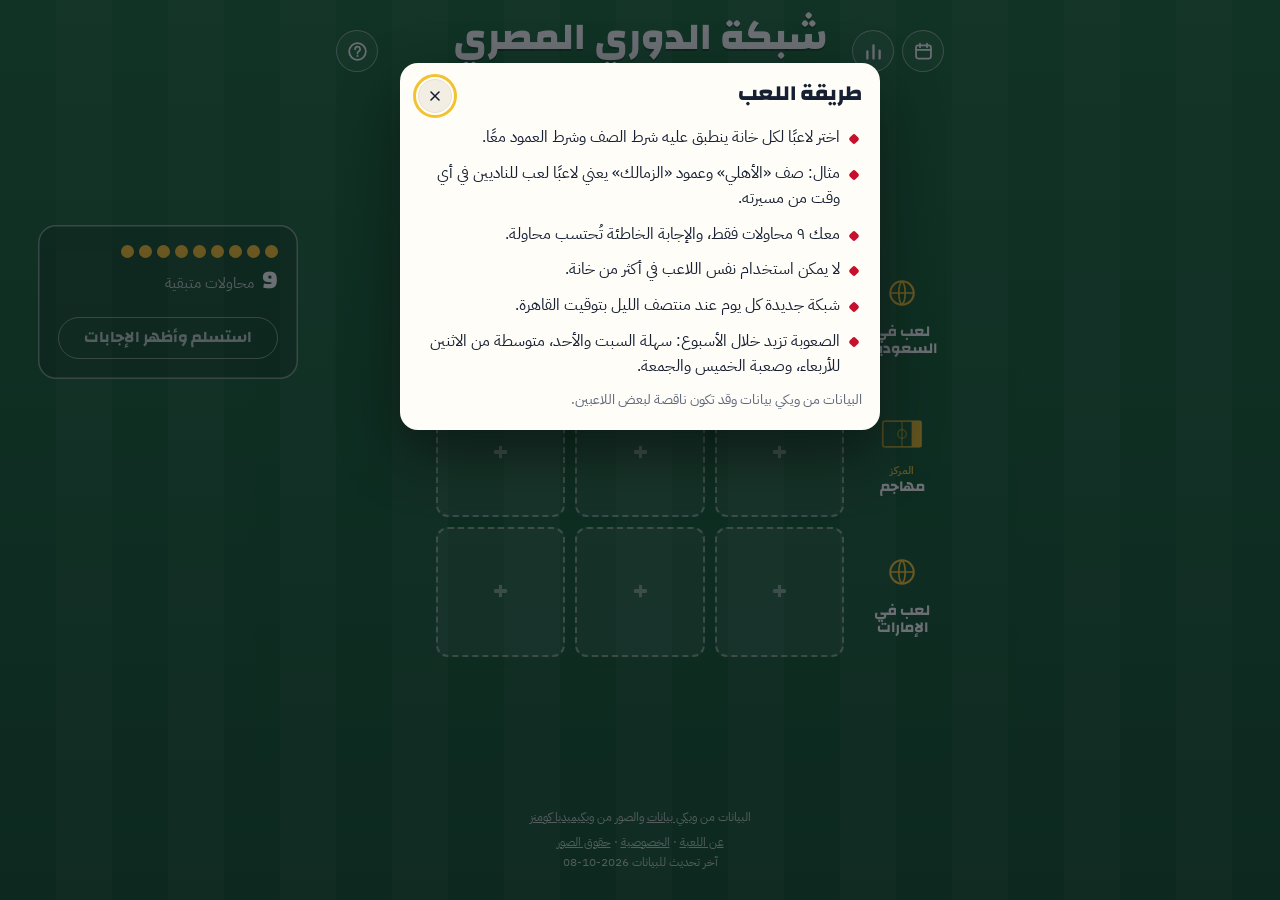
==== index.html @ 88c950fb "Add files via upload" ====
<!doctype html>
<html lang="ar" dir="rtl">
<head>
<meta charset="utf-8">
<meta name="viewport" content="width=device-width, initial-scale=1, viewport-fit=cover">
<!-- the design has its own colours: stop browsers' automatic dark mode (and the Dark Reader extension) from recolouring it -->
<meta name="color-scheme" content="only light">
<meta name="darkreader-lock">
<title>شبكة الدوري المصري</title>
<meta name="description" content="لعبة يومية: املأ الشبكة بلاعبين لعبوا في الدوري المصري">
<!-- link previews (WhatsApp, Facebook, X): change SITE address here when the domain changes -->
<meta property="og:type" content="website">
<meta property="og:site_name" content="شبكة الدوري">
<meta property="og:locale" content="ar_EG">
<meta property="og:title" content="شبكة الدوري: الدوري المصري والدوري الإنجليزي">
<meta property="og:description" content="اختبر معلوماتك الكروية في تحد جديد كل يوم، للدوري المصري والدوري الإنجليزي.">
<meta property="og:url" content="https://islam-salem.github.io/dawri-grid/">
<meta property="og:image" content="https://islam-salem.github.io/dawri-grid/icons/og-site.png">
<meta property="og:image:width" content="1200">
<meta property="og:image:height" content="630">
<meta name="twitter:card" content="summary_large_image">
<link rel="manifest" href="manifest.webmanifest">
<link rel="icon" href="icons/icon-192.png">
<link rel="apple-touch-icon" href="icons/apple-touch-icon.png">
<meta name="theme-color" content="#1F6B3A">
<link rel="preconnect" href="https://fonts.googleapis.com">
<link rel="preconnect" href="https://fonts.gstatic.com" crossorigin>
<link href="https://fonts.googleapis.com/css2?family=Changa:wght@500;600;700;800&family=IBM+Plex+Sans+Arabic:wght@400;500;600;700&display=swap" rel="stylesheet">
<link rel="stylesheet" href="style.css?v=20">
</head>
<body>
<div id="app"></div>
<script>window.GAME = { lang: "ar", root: "", data: "data/", key: "egrid", league: "egypt", title: "شبكة الدوري المصري" };</script>
<script src="app.js?v=20"></script>
</body>
</html>
---- style.css ----
/*
 * Sticker-album look: the page is a printed album spread, empty squares are
 * sticker slots, correct answers are player stickers stuck in at a slight angle.
 * One set of rules; each league only swaps the colour tokens.
 */

/* ---------------------------------------------------------------- tokens */
/* Both leagues share the pitch; only the sticker name strip changes colour. */
:root,
body[data-league] {
  --page: #1F6B3A;        /* grass */
  --page-deep: #16532C;
  --stripe: rgba(255, 255, 255, .035);  /* mowing stripes */
  --ink: #F5F7F2;         /* text on the pitch */
  --ink-soft: rgba(245, 247, 242, .75);
  --accent: #F2C230;      /* yellow: buttons, rarity, pips */
  --accent-ink: #1E1600;
  --strip: #C8102E;       /* sticker name strip: Egyptian red */
  --strip-ink: #FFFFFF;
  --slot-line: rgba(245, 247, 242, .45);
  --slot-fill: rgba(255, 255, 255, .07);
  --card: #FFFDF8;        /* sticker paper and dialogs */
  --card-ink: #172033;
  --card-soft: #5D667A;
  --card-line: #E6E1D6;
  --card-hover: #F3EEE3;

  --display: "Changa", "IBM Plex Sans Arabic", system-ui, sans-serif;
  --text: "IBM Plex Sans Arabic", "Changa", system-ui, sans-serif;
  --radius: 12px;
}

body[data-league="epl"] {
  --strip: #1B2A4A;       /* navy name strip */
}

/* ---------------------------------------------------------------- base */
* { box-sizing: border-box; }
html { -webkit-text-size-adjust: 100%; color-scheme: only light; }
body {
  margin: 0;
  min-height: 100vh;
  font-family: var(--text);
  font-size: 16px;
  line-height: 1.5;
  color: var(--ink);
  background-color: var(--page);
  background-image:
    repeating-linear-gradient(90deg, transparent 0 56px, var(--stripe) 56px 112px),
    linear-gradient(180deg, var(--page) 0%, var(--page-deep) 100%);
}
button, input { font: inherit; color: inherit; }
button { cursor: pointer; }
a { color: inherit; }
:focus-visible { outline: 3px solid var(--accent); outline-offset: 2px; }
[hidden] { display: none !important; }
svg { display: block; }

#app { display: flex; flex-direction: column; min-height: 100vh; }

/* ---------------------------------------------------------------- masthead */
.masthead {
  width: 100%;
  max-width: 640px;
  margin: 0 auto;
  padding: 14px 16px 4px;
}
.mast-row {
  direction: ltr;           /* identical on the Arabic and English pages */
  display: grid;
  /* equal sides keep the title exactly centred (room for two icon buttons each side) */
  grid-template-columns: minmax(92px, 1fr) minmax(0, auto) minmax(92px, 1fr);
  align-items: center;
  gap: 12px;
}
.mast-row > .icon-btn { justify-self: start; }
.title { text-align: center; min-width: 0; direction: inherit; }
html[dir="rtl"] .title { direction: rtl; }
.title h1 {
  margin: 0;
  font-family: var(--display);
  font-weight: 800;
  font-size: clamp(1.32rem, 5.2vw, 2.4rem);
  line-height: 1.35;        /* room for Arabic dots and tall letters: overflow below would clip them */
  padding: .08em .1em;
  margin: -.12em 0 -.1em;   /* keeps the masthead the same height as before */
  white-space: nowrap;      /* one line on every page, so both pages line up */
  overflow: hidden;
  text-overflow: ellipsis;
  letter-spacing: 0;
  text-shadow: 0 2px 0 rgba(0, 0, 0, .25);
}
.edition {
  margin: 4px 0 0;
  font-size: .86rem;
  color: var(--ink-soft);
}
.mast-actions { display: flex; gap: 8px; justify-self: end; }

.icon-btn {
  width: 42px; height: 42px;
  display: grid; place-items: center;
  border-radius: 50%;
  border: 1.5px solid var(--slot-line);
  background: rgba(255, 255, 255, .06);
  color: var(--ink);
  padding: 0;
}
.icon-btn svg { width: 21px; height: 21px; }
.icon-btn:hover { background: rgba(255, 255, 255, .14); }
.icon-btn.small {
  width: 34px; height: 34px;
  border-color: var(--card-line);
  background: var(--card-hover);
  color: var(--card-ink);
  flex: none;
}
.icon-btn.small svg { width: 16px; height: 16px; }

.leagues {
  direction: ltr;           /* buttons stay in the same order and place on both pages */
  display: flex;
  justify-content: center;
  gap: 6px;
  margin: 12px 0 0;
}
.leagues a {
  text-decoration: none;
  font-family: var(--display);
  font-weight: 600;
  font-size: .92rem;
  padding: 5px 16px 6px;
  border-radius: 999px;
  border: 1.5px solid var(--slot-line);
  color: var(--ink-soft);
}
.leagues a:hover { color: var(--ink); }
.leagues a.on {
  background: var(--ink);
  border-color: var(--ink);
  color: var(--page-deep);
}

/* ---------------------------------------------------------------- board */
.board {
  flex: 1;
  width: 100%;
  max-width: 1040px;
  margin: 0 auto;
  padding: 18px 12px 12px;
  display: grid;
  gap: 18px;
  align-content: start;
}
.status {
  margin: 60px auto;
  max-width: 34ch;
  text-align: center;
  font-size: 1.05rem;
}

/* ---------------------------------------------------------------- grid */
.album { width: 100%; max-width: 480px; margin: 0 auto; }
.grid {
  display: grid;
  grid-template-columns: minmax(76px, .85fr) repeat(3, minmax(0, 1fr));
  gap: 8px;
}
.corner { min-height: 0; }
.spacer { display: none; }

.hdr {
  display: flex;
  align-items: center;
  gap: 6px;
  min-width: 0;
  color: var(--ink);
}
.hdr.col {
  flex-direction: column;
  justify-content: flex-start;   /* every badge starts on the same line */
  text-align: center;
  padding: 0 2px 6px;
}
.hdr.row {
  flex-direction: column;
  justify-content: center;
  text-align: center;
  padding: 0 2px;
}
.hdr-text { display: flex; flex-direction: column; min-width: 0; }
.hdr-label {
  font-family: var(--display);
  font-weight: 700;
  font-size: .9rem;
  line-height: 1.15;
  overflow-wrap: break-word;
  hyphens: auto;
  display: -webkit-box;
  -webkit-line-clamp: 3;
  -webkit-box-orient: vertical;
  overflow: hidden;
}
.tag {
  font-size: .68rem;
  font-weight: 600;
  color: var(--accent);
  line-height: 1.3;
}

/* badges in headers and dialogs */
.badge {
  flex: none;
  display: grid;
  place-items: center;
  position: relative;
}
.hdr > .badge {
  width: 48px;
  height: 48px;            /* same box for shield, flag and icon */
}
.hdr > .badge.crest { width: 40px; height: 44px; margin: 2px 4px; }
.hdr > .badge.icon { width: 48px; height: 48px; }
.hdr > .badge.logo { width: 46px; height: 46px; margin: 1px; }
.badge.crest {
  width: 40px; height: 44px;
  border-radius: 6px 6px 20px 20px;          /* shield */
  background: var(--c1);
  border: 3.5px solid var(--c2);
  box-shadow: 0 0 0 2px rgba(255, 255, 255, .85), 0 3px 0 rgba(0, 0, 0, .25);
}
.badge.crest > span {
  font-family: var(--display);
  font-weight: 800;
  font-size: .95rem;
  line-height: 1;
  color: var(--mono, #fff);
  letter-spacing: .02em;
}
.badge.crest .corner {
  position: absolute;
  inset-block-end: -4px;
  inset-inline-end: -8px;
  width: 20px; height: 14px;
  object-fit: cover;
  border-radius: 2px;
  box-shadow: 0 0 0 1.5px #fff;
}
.badge.logo { width: 44px; height: 44px; }
.badge.logo .club-logo {
  width: 100%; height: 100%;
  object-fit: contain;
  filter: drop-shadow(0 2px 2px rgba(0, 0, 0, .35));
}
.badge.logo .corner {
  position: absolute;
  inset-block-end: -2px;
  inset-inline-end: -6px;
  width: 20px; height: 14px;
  object-fit: cover;
  border-radius: 2px;
  box-shadow: 0 0 0 1.5px #fff;
}
.pair .badge.logo { width: 32px; height: 32px; }
.badge.flagbox .flag {
  display: block;
  width: 44px; height: 30px;
  object-fit: cover;
  border-radius: 4px;
  box-shadow: 0 0 0 2px rgba(255, 255, 255, .85), 0 3px 0 rgba(0, 0, 0, .25);
  background: rgba(255, 255, 255, .2);
}
.badge.icon { width: 44px; height: 32px; color: var(--accent); }
.badge.icon svg { width: 44px; height: 32px; }

/* empty slot */
.slot {
  aspect-ratio: 3 / 4;
  border-radius: var(--radius);
  border: 2px dashed var(--slot-line);
  background: var(--slot-fill);
  display: grid;
  place-items: center;
  padding: 0;
  transition: background .15s ease, border-color .15s ease;
}
.slot:hover { background: rgba(255, 255, 255, .11); border-color: var(--ink-soft); }
.slot-mark {
  font-family: var(--display);
  font-size: 2rem;
  font-weight: 500;
  color: var(--slot-line);
  line-height: 1;
}
.slot.over { cursor: pointer; }
.slot.shake { animation: shake .4s ease; background: rgba(255, 90, 70, .22); }

/* sticker */
.sticker {
  aspect-ratio: 3 / 4;
  position: relative;
  padding: 5px 5px 0;
  border: 0;
  border-radius: var(--radius);
  background: var(--card);
  color: var(--card-ink);
  display: flex;
  flex-direction: column;
  transform: rotate(var(--tilt, 0deg));
  box-shadow: 0 1px 0 rgba(0, 0, 0, .08), 0 6px 14px rgba(0, 0, 0, .28);
  overflow: hidden;
  cursor: default;
}
.sticker[aria-disabled="true"] { cursor: default; }
.sticker:not([aria-disabled]) { cursor: pointer; }
.sticker-photo {
  flex: 1;
  min-height: 0;
  border-radius: 8px;
  overflow: hidden;
  background: #DDE3EA;
  display: grid;
}
.sticker-photo .ph {
  width: 100%; height: 100%;
  object-fit: cover;
  object-position: center 18%;
}
.sticker-photo .ph.ini {
  display: grid;
  place-items: center;
  font-family: var(--display);
  font-weight: 800;
  font-size: 2.6rem;
  color: #9AA7B8;
}
.sticker-name {
  margin: 5px -5px 0;
  padding: 4px 6px 5px;
  background: var(--strip);
  color: var(--strip-ink);
  font-family: var(--display);
  font-weight: 700;
  font-size: .8rem;
  line-height: 1.15;
  text-align: center;
  overflow-wrap: break-word;
  display: -webkit-box;
  -webkit-line-clamp: 2;
  -webkit-box-orient: vertical;
  overflow: hidden;
  min-height: 2.1em;
}
.sticker-rar {
  position: absolute;
  top: 9px;
  inset-inline-start: 9px;
  min-width: 26px;
  padding: 1px 6px;
  border-radius: 999px;
  background: var(--accent);
  color: var(--accent-ink);
  font-family: var(--display);
  font-weight: 800;
  font-size: .78rem;
  text-align: center;
  box-shadow: 0 1px 3px rgba(0, 0, 0, .3);
}
/* revealed answer after the game ends: flat, faded, clearly not the player's own */
.sticker.revealed {
  transform: none;
  background: rgba(255, 255, 255, .55);
  box-shadow: none;
  outline: 2px dashed var(--slot-line);
  outline-offset: -2px;
  cursor: pointer;
}
.sticker.revealed .sticker-photo { opacity: .75; filter: grayscale(.85); }
.sticker.revealed .sticker-name { background: #5B6675; color: #fff; }
.sticker-tag {
  position: absolute;
  top: 9px;
  inset-inline-start: 9px;
  padding: 1px 7px;
  border-radius: 999px;
  background: rgba(20, 30, 40, .78);
  color: #fff;
  font-family: var(--display);
  font-weight: 700;
  font-size: .68rem;
  line-height: 1.5;
  white-space: nowrap;
}
.tag-top, .tag-mine { font-weight: 700; }
.tag-top { color: #8A6A00; }
.tag-mine { color: var(--page); }
.sticker.placed { animation: stick .45s cubic-bezier(.2, .9, .3, 1.25); }

@keyframes stick {
  0% { transform: rotate(calc(var(--tilt) * 4)) scale(1.18); box-shadow: 0 22px 30px rgba(0, 0, 0, .35); }
  100% { transform: rotate(var(--tilt)) scale(1); }
}
@keyframes shake {
  20% { transform: translateX(-5px); } 40% { transform: translateX(5px); }
  60% { transform: translateX(-3px); } 80% { transform: translateX(3px); }
}

/* ---------------------------------------------------------------- panel */
.panel {
  width: 100%;
  max-width: 480px;
  margin: 0 auto;
  display: grid;
  grid-template-columns: 1fr 1fr;
  gap: 12px 18px;
  align-items: center;
}
.meter { min-width: 0; }
.pips { display: flex; gap: 5px; flex-wrap: wrap; margin-bottom: 4px; }
.pip {
  width: 13px; height: 13px;
  border-radius: 50%;
  border: 2px solid var(--slot-line);
}
.pip.left { background: var(--accent); border-color: var(--accent); }
.meter-text, .rarity { margin: 0; color: var(--ink-soft); font-size: .92rem; }
.meter-text b, .rarity b {
  font-family: var(--display);
  font-weight: 800;
  font-size: 1.6rem;
  color: var(--ink);
  margin-inline-end: 4px;
}
.rarity { text-align: end; }
.actions { grid-column: 1 / -1; display: flex; flex-wrap: wrap; gap: 10px; justify-content: center; }
.next {
  grid-column: 1 / -1;
  margin: 0;
  text-align: center;
  color: var(--ink-soft);
  font-size: .92rem;
}
.next b { font-family: var(--display); font-weight: 700; color: var(--ink); font-size: 1.1rem; letter-spacing: .02em; }

.btn {
  border: 0;
  border-radius: 999px;
  padding: 10px 22px 11px;
  font-family: var(--display);
  font-weight: 700;
  font-size: 1rem;
  line-height: 1.2;
}
.btn.primary { background: var(--accent); color: var(--accent-ink); box-shadow: 0 3px 0 rgba(0, 0, 0, .25); }
.btn.primary:active { transform: translateY(2px); box-shadow: 0 1px 0 rgba(0, 0, 0, .25); }
.btn.quiet { background: transparent; color: var(--ink-soft); border: 1.5px solid var(--slot-line); }
.btn.quiet:hover { color: var(--ink); border-color: var(--ink-soft); }
.btn.wide { width: 100%; }
.share-row { display: grid; grid-template-columns: 1fr 1fr; gap: 8px; }
.btn.whatsapp {
  display: inline-flex; align-items: center; justify-content: center; gap: 6px;
  background: #25D366; color: #0B3D20; text-decoration: none;
  box-shadow: 0 3px 0 rgba(0, 0, 0, .25);
}
.btn.whatsapp svg { width: 20px; height: 20px; flex: none; }
.btn.whatsapp:active { transform: translateY(2px); box-shadow: 0 1px 0 rgba(0, 0, 0, .25); }
.foot a { color: inherit; }
.foot-links { margin-top: 6px !important; }

/* ---------------------------------------------------------------- footer */
.foot {
  text-align: center;
  font-size: .78rem;
  color: var(--ink-soft);
  padding: 18px 16px 26px;
}
.foot p { margin: 2px 0; }

/* ---------------------------------------------------------------- dialogs */
.modal {
  position: fixed;
  inset: 0;
  z-index: 10;
  background: rgba(8, 12, 24, .58);
  display: flex;
  align-items: flex-start;
  justify-content: center;
  padding: 7vh 14px 14px;
  animation: fade .15s ease;
}
.sheet {
  width: 100%;
  max-width: 480px;
  max-height: 86vh;
  overflow: auto;
  overscroll-behavior: contain;
  background: var(--card);
  color: var(--card-ink);
  border-radius: 18px;
  padding: 16px 18px 20px;
  box-shadow: 0 24px 60px rgba(0, 0, 0, .45);
}
.sheet-head {
  display: flex;
  align-items: flex-start;
  justify-content: space-between;
  gap: 12px;
  margin-bottom: 12px;
}
.sheet h2 {
  margin: 2px 0 0;
  font-family: var(--display);
  font-weight: 800;
  font-size: 1.35rem;
  line-height: 1.2;
}
.sheet h2 .pair { font-size: 1rem; }
.hint.first { margin-top: 0; }
.sheet h3 {
  margin: 0 0 10px;
  font-family: var(--display);
  font-weight: 700;
  font-size: 1.05rem;
}
.hint { margin: 10px 0 0; font-size: .86rem; color: var(--card-soft); }

/* row × column pair shown in search and answers */
.pair {
  display: flex;
  align-items: center;
  flex-wrap: wrap;
  gap: 8px 10px;
  font-family: var(--display);
  font-weight: 700;
  font-size: 1rem;
  line-height: 1.2;
}
.pair-item { display: inline-flex; align-items: center; gap: 8px; }
.pair-x { color: var(--card-soft); font-weight: 500; }
.pair .badge.crest { width: 30px; height: 33px; box-shadow: 0 0 0 1.5px var(--card-line); }
.pair .badge.crest > span { font-size: .78rem; }
.pair .badge.flagbox .flag { width: 34px; height: 23px; box-shadow: 0 0 0 1.5px var(--card-line); }
.pair .badge.icon, .pair .badge.icon svg { width: 34px; height: 25px; color: var(--strip); }
.pair .badge.crest .corner { width: 16px; height: 11px; }

#search-input {
  width: 100%;
  font-size: 1.05rem;
  padding: 12px 14px;
  border-radius: 12px;
  border: 2px solid var(--card-line);
  background: #fff;
  color: var(--card-ink);
}
#search-input:focus { outline: none; border-color: var(--strip); }

.results, .archive, .help { list-style: none; margin: 10px 0 0; padding: 0; }
.results li + li, .archive li + li { border-top: 1px solid var(--card-line); }
.results button, .answers li {
  width: 100%;
  display: flex;
  align-items: center;
  gap: 12px;
  padding: 9px 8px;
  background: none;
  border: 0;
  border-radius: 10px;
  text-align: start;
  color: var(--card-ink);
}
.results button:hover:not(:disabled), .results button.active { background: var(--card-hover); }
.results button.active { box-shadow: inset 0 0 0 2px var(--strip); }
.results button:disabled { opacity: .45; cursor: not-allowed; }
.results .ph, .answers .ph {
  width: 40px; height: 40px;
  flex: none;
  border-radius: 50%;
  object-fit: cover;
  object-position: center 18%;
  background: #DDE3EA;
}
.results .ph.ini, .answers .ph.ini {
  display: grid;
  place-items: center;
  font-family: var(--display);
  font-weight: 700;
  color: #7C8899;
}
.who { display: flex; flex-direction: column; min-width: 0; flex: 1; }
.who-name { font-weight: 600; font-size: 1rem; line-height: 1.3; }
.who-sub { font-size: .8rem; color: var(--card-soft); }
.who-sub:empty { display: none; }
.who-rar {
  font-family: var(--display);
  font-weight: 700;
  font-size: .85rem;
  color: var(--card-soft);
  min-width: 2.2em;
  text-align: end;
}
.answers li.mine { background: #EAF4EC; box-shadow: inset 0 0 0 2px #2E8B57; }
.results .none { padding: 14px 8px; color: var(--card-soft); font-size: .92rem; }

.help li {
  position: relative;
  padding-inline-start: 22px;
  margin: 0 0 10px;
  line-height: 1.6;
}
.help li::before {
  content: "";
  position: absolute;
  inset-inline-start: 4px;
  top: .62em;
  width: 8px; height: 8px;
  border-radius: 2px;
  background: var(--strip);
  transform: rotate(45deg);
}

.archive a {
  display: grid;
  grid-template-columns: 3.2em 1fr auto;
  gap: 10px;
  align-items: center;
  padding: 11px 8px;
  border-radius: 10px;
  text-decoration: none;
}
.archive a:hover { background: var(--card-hover); }
.archive a.current { font-weight: 700; }
.arc-n { font-family: var(--display); font-weight: 700; color: var(--card-soft); }
.arc-m { font-family: var(--display); font-weight: 700; color: var(--strip); }

/* stats */
.today { padding-bottom: 16px; margin-bottom: 14px; border-bottom: 1px solid var(--card-line); }
.today-row { display: flex; align-items: center; gap: 18px; margin-bottom: 14px; }
.mini-grid {
  display: grid;
  grid-template-columns: repeat(3, 34px);
  gap: 4px;
  flex: none;
}
.mini-cell {
  width: 34px; height: 34px;
  border-radius: 6px;
  border: 1.5px dashed #C8C2B5;
  overflow: hidden;
  display: grid;
}
.mini-cell.hit { border: 0; background: var(--strip); }
.mini-ph { width: 100%; height: 100%; object-fit: cover; object-position: center 18%; }
.mini-ph.ini {
  display: grid; place-items: center;
  color: #fff; font-family: var(--display); font-weight: 700; font-size: .9rem;
}
.today-score p { margin: 0; color: var(--card-soft); }
.today-score .big {
  font-family: var(--display);
  font-weight: 800;
  font-size: 2rem;
  line-height: 1.1;
  color: var(--card-ink);
}
.stat-row { display: grid; grid-template-columns: repeat(4, 1fr); gap: 8px; text-align: center; }
.stat b {
  display: block;
  font-family: var(--display);
  font-weight: 800;
  font-size: 1.7rem;
  line-height: 1.1;
}
.stat span { font-size: .76rem; color: var(--card-soft); line-height: 1.25; display: block; }
.sheet .next { margin-top: 16px; color: var(--card-soft); }
.sheet .next b { color: var(--card-ink); }

.toast {
  position: fixed;
  bottom: max(24px, env(safe-area-inset-bottom));
  left: 50%;
  transform: translateX(-50%);
  z-index: 20;
  background: var(--card-ink);
  color: #fff;
  padding: 9px 20px;
  border-radius: 999px;
  font-weight: 600;
  font-size: .95rem;
  box-shadow: 0 8px 20px rgba(0, 0, 0, .3);
}

@keyframes fade { from { opacity: 0; } to { opacity: 1; } }

/* ---------------------------------------------------------------- phones */
@media (max-width: 600px) {
  .masthead { padding: 10px 12px 0; }
  .mast-row { gap: 6px; grid-template-columns: 74px minmax(0, 1fr) 74px; }
  .icon-btn { width: 34px; height: 34px; }
  .icon-btn svg { width: 18px; height: 18px; }
  .mast-actions { gap: 6px; }
  .edition { font-size: .78rem; }
  /* one line on every page, so the league buttons sit at the same height */
  .title h1 { font-size: min(1.32rem, 4.9vw); white-space: nowrap; overflow: hidden; text-overflow: ellipsis; }
  .board { padding: 12px 14px 8px; gap: 14px; }
  .slot, .sticker { aspect-ratio: 1 / 1; }
  .sticker-photo .ph.ini { font-size: 2rem; }
  .grid { gap: 6px; grid-template-columns: minmax(66px, .8fr) repeat(3, minmax(0, 1fr)); }
  .hdr-label { font-size: .78rem; }
  .badge.crest { width: 34px; height: 37px; }
  .hdr > .badge { width: 40px; height: 40px; }
  .hdr > .badge.crest { width: 34px; height: 37px; margin: 1px 3px; }
  .hdr > .badge.icon { width: 40px; height: 40px; }
  .hdr > .badge.logo { width: 38px; height: 38px; margin: 1px; }
  .badge.crest > span { font-size: .82rem; }
  .badge.flagbox .flag { width: 38px; height: 26px; }
  .badge.icon, .badge.icon svg { width: 38px; height: 28px; }
  .sticker-name { font-size: .7rem; }
  .sticker-rar { top: 7px; inset-inline-start: 7px; font-size: .7rem; min-width: 22px; }

  /* search opens as a sheet from the bottom, above the keyboard */
  .search-modal { align-items: flex-end; padding: 0; }
  .search-modal .sheet {
    max-width: none;
    max-height: 82vh;
    border-radius: 18px 18px 0 0;
    padding-bottom: max(18px, env(safe-area-inset-bottom));
    animation: rise .2s ease;
  }
  @keyframes rise { from { transform: translateY(30px); opacity: .5; } to { transform: none; opacity: 1; } }
  .stat b { font-size: 1.4rem; }
}

/* ---------------------------------------------------------------- desktop: centred grid, scoreboard beside it */
@media (min-width: 900px) {
  /* the scoreboard sits after the grid in reading order:
     left of the grid on the Arabic page, right of it on the English page */
  .board {
    max-width: none;
    grid-template-columns: 1fr minmax(0, 620px) 1fr;
    align-items: start;
    gap: 32px;
    padding-top: 22px;
  }
  .status { grid-column: 1 / -1; }
  .album { grid-column: 2; grid-row: 1; max-width: none; margin: 0; }
  .panel {
    grid-column: 3;
    grid-row: 1;
    justify-self: start;
    width: 260px;
    position: sticky;
    top: 24px;
    margin: 64px 0 0;
    grid-template-columns: 1fr;
    gap: 16px;
    padding: 20px;
    border-radius: 18px;
    background: rgba(0, 0, 0, .18);
    box-shadow: inset 0 0 0 1.5px var(--slot-line);
  }
  .rarity { text-align: start; }
  .actions { flex-direction: column; }
  .actions .btn { width: 100%; }
  .grid { gap: 10px; }
  .slot, .sticker { aspect-ratio: 1 / 1; }
  .hdr-label { font-size: .95rem; }
  .sticker-name { font-size: .85rem; }
}

/* between phone and desktop: everything in one centred column */
@media (min-width: 601px) and (max-width: 899px) {
  .board { max-width: 600px; }
  .album { max-width: none; }
  .slot, .sticker { aspect-ratio: 1 / 1; }
}

/* tablet and desktop: header column on one side, matching empty column on the other,
   so the 3x3 squares sit exactly under the page title */
@media (min-width: 601px) {
  .grid { grid-template-columns: 96px repeat(3, minmax(0, 1fr)) 96px; }
  .spacer { display: block; }
}

@media (prefers-reduced-motion: reduce) {
  *, *::before, *::after { animation: none !important; transition: none !important; }
}

/* ---------------------------------------------------------------- info pages (about, privacy, credits) */
.doc-page { padding: 18px 16px 8px; }
.doc-top {
  max-width: 720px; margin: 0 auto 14px;
  display: flex; align-items: center; justify-content: space-between; gap: 12px;
}
.doc-top .brand { font-family: var(--display); font-weight: 800; font-size: 1.25rem; text-decoration: none; }
.doc-top nav { display: flex; gap: 8px; flex-wrap: wrap; }
.doc-top nav a {
  text-decoration: none; font-family: var(--display); font-weight: 600; font-size: .9rem;
  padding: 6px 14px; border-radius: 999px; border: 1.5px solid var(--slot-line);
}
.doc {
  max-width: 720px; margin: 0 auto;
  background: var(--card); color: var(--card-ink);
  border-radius: 16px; padding: 22px 22px 26px;
  box-shadow: 0 10px 30px rgba(0, 0, 0, .25);
}
.doc h1 { font-family: var(--display); font-size: 1.6rem; line-height: 1.4; margin: 0 0 6px; }
.doc h2 { font-family: var(--display); font-size: 1.15rem; line-height: 1.4; margin: 22px 0 6px; }
.doc p, .doc li { line-height: 1.8; }
.doc ul, .doc ol { padding-inline-start: 22px; }
.doc .muted { color: var(--card-soft); font-size: .9rem; }
.doc a { color: #1F6B3A; font-weight: 600; }
.doc .example {
  background: #F3EEE3; border-radius: 10px; padding: 10px 14px; margin: 10px 0;
}
@media (max-width: 600px) {
  .doc { padding: 18px 16px 22px; }
  .doc h1 { font-size: 1.35rem; }
}

/* difficulty word in the date line */
.lvl { font-weight: 700; }
.lvl-easy { color: #9BE3A8; }
.lvl-normal { color: var(--accent); }
.lvl-hard { color: #FF9C8A; }
@media (max-width: 600px) { .ed-n { display: none; } }
.doc-top .brand { white-space: nowrap; }
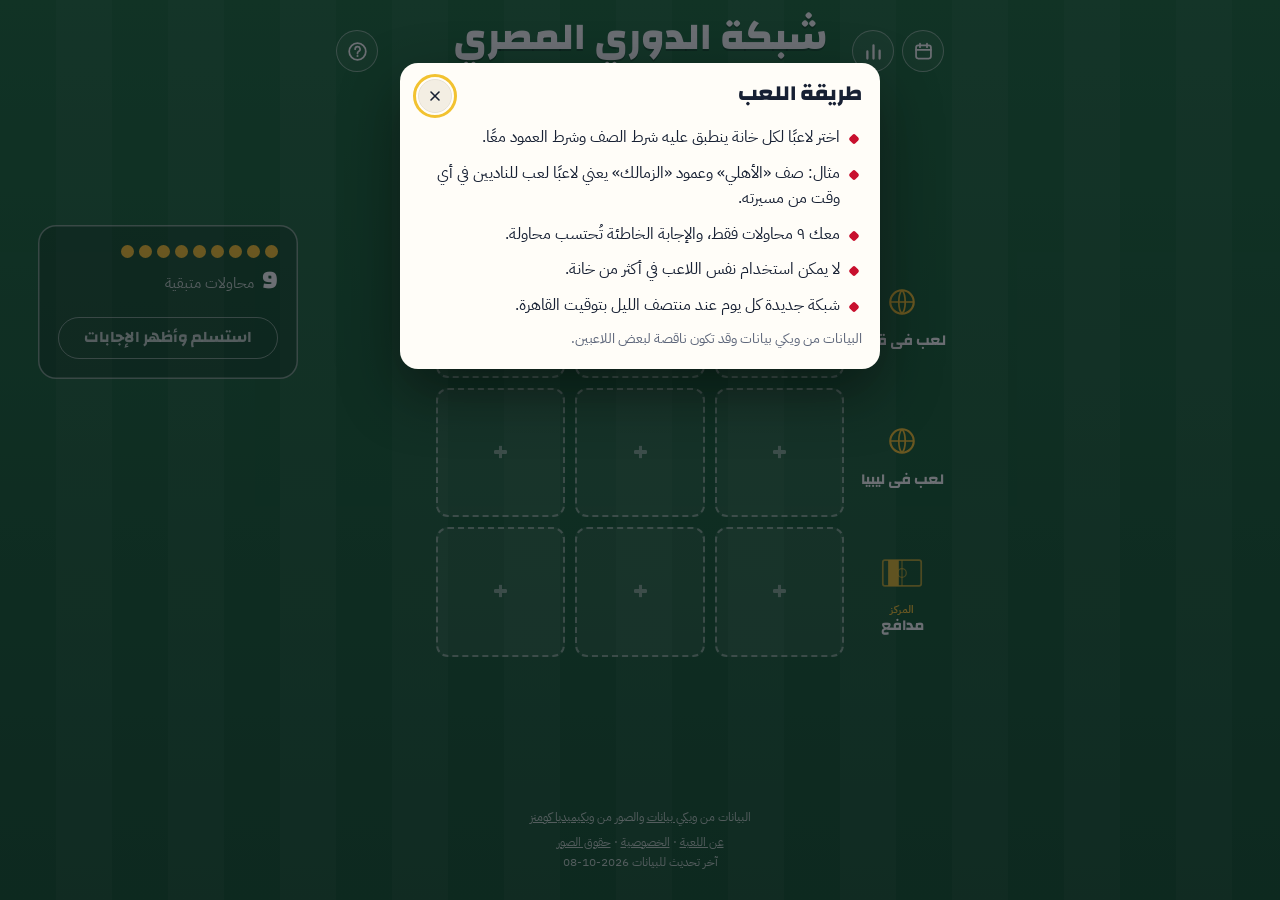
==== commit 6d2a4fd4: "Add files via upload" ====
--- a/index.html
+++ b/index.html
@@ -26,11 +26,11 @@
 <link rel="preconnect" href="https://fonts.googleapis.com">
 <link rel="preconnect" href="https://fonts.gstatic.com" crossorigin>
 <link href="https://fonts.googleapis.com/css2?family=Changa:wght@500;600;700;800&family=IBM+Plex+Sans+Arabic:wght@400;500;600;700&display=swap" rel="stylesheet">
-<link rel="stylesheet" href="style.css?v=20">
+<link rel="stylesheet" href="style.css?v=21">
 </head>
 <body>
 <div id="app"></div>
 <script>window.GAME = { lang: "ar", root: "", data: "data/", key: "egrid", league: "egypt", title: "شبكة الدوري المصري" };</script>
-<script src="app.js?v=20"></script>
+<script src="app.js?v=21"></script>
 </body>
 </html>
--- a/style.css
+++ b/style.css
@@ -817,10 +817,4 @@
   .doc h1 { font-size: 1.35rem; }
 }
 
-/* difficulty word in the date line */
-.lvl { font-weight: 700; }
-.lvl-easy { color: #9BE3A8; }
-.lvl-normal { color: var(--accent); }
-.lvl-hard { color: #FF9C8A; }
-@media (max-width: 600px) { .ed-n { display: none; } }
 .doc-top .brand { white-space: nowrap; }
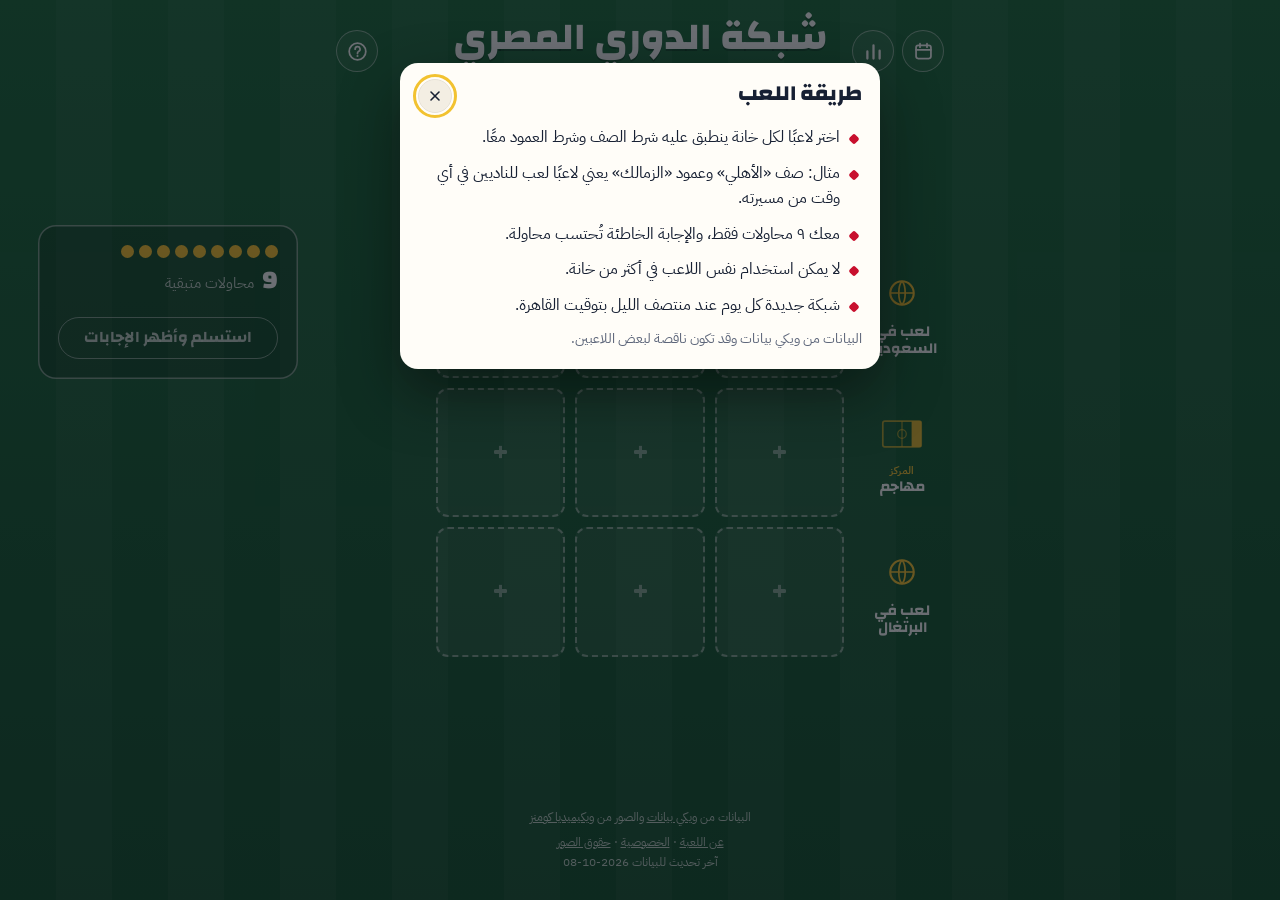
==== commit 08bdf0a8: "Add files via upload" ====
--- a/index.html
+++ b/index.html
@@ -26,11 +26,11 @@
 <link rel="preconnect" href="https://fonts.googleapis.com">
 <link rel="preconnect" href="https://fonts.gstatic.com" crossorigin>
 <link href="https://fonts.googleapis.com/css2?family=Changa:wght@500;600;700;800&family=IBM+Plex+Sans+Arabic:wght@400;500;600;700&display=swap" rel="stylesheet">
-<link rel="stylesheet" href="style.css?v=21">
+<link rel="stylesheet" href="style.css?v=22">
 </head>
 <body>
 <div id="app"></div>
 <script>window.GAME = { lang: "ar", root: "", data: "data/", key: "egrid", league: "egypt", title: "شبكة الدوري المصري" };</script>
-<script src="app.js?v=21"></script>
+<script src="app.js?v=22"></script>
 </body>
 </html>
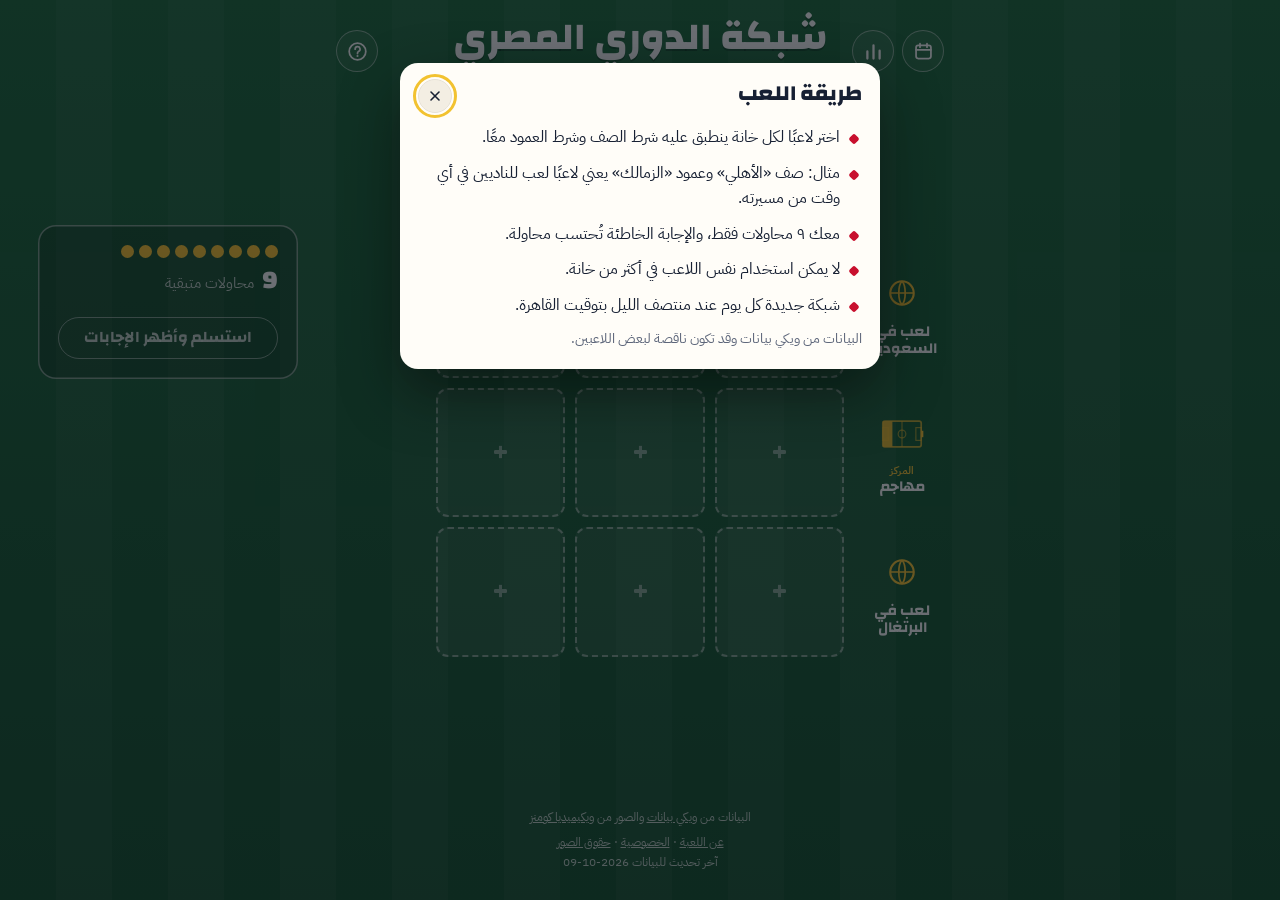
==== commit 93dd0bf0: "Add files via upload" ====
--- a/index.html
+++ b/index.html
@@ -26,11 +26,11 @@
 <link rel="preconnect" href="https://fonts.googleapis.com">
 <link rel="preconnect" href="https://fonts.gstatic.com" crossorigin>
 <link href="https://fonts.googleapis.com/css2?family=Changa:wght@500;600;700;800&family=IBM+Plex+Sans+Arabic:wght@400;500;600;700&display=swap" rel="stylesheet">
-<link rel="stylesheet" href="style.css?v=22">
+<link rel="stylesheet" href="style.css?v=23">
 </head>
 <body>
 <div id="app"></div>
 <script>window.GAME = { lang: "ar", root: "", data: "data/", key: "egrid", league: "egypt", title: "شبكة الدوري المصري" };</script>
-<script src="app.js?v=22"></script>
+<script src="app.js?v=23"></script>
 </body>
 </html>
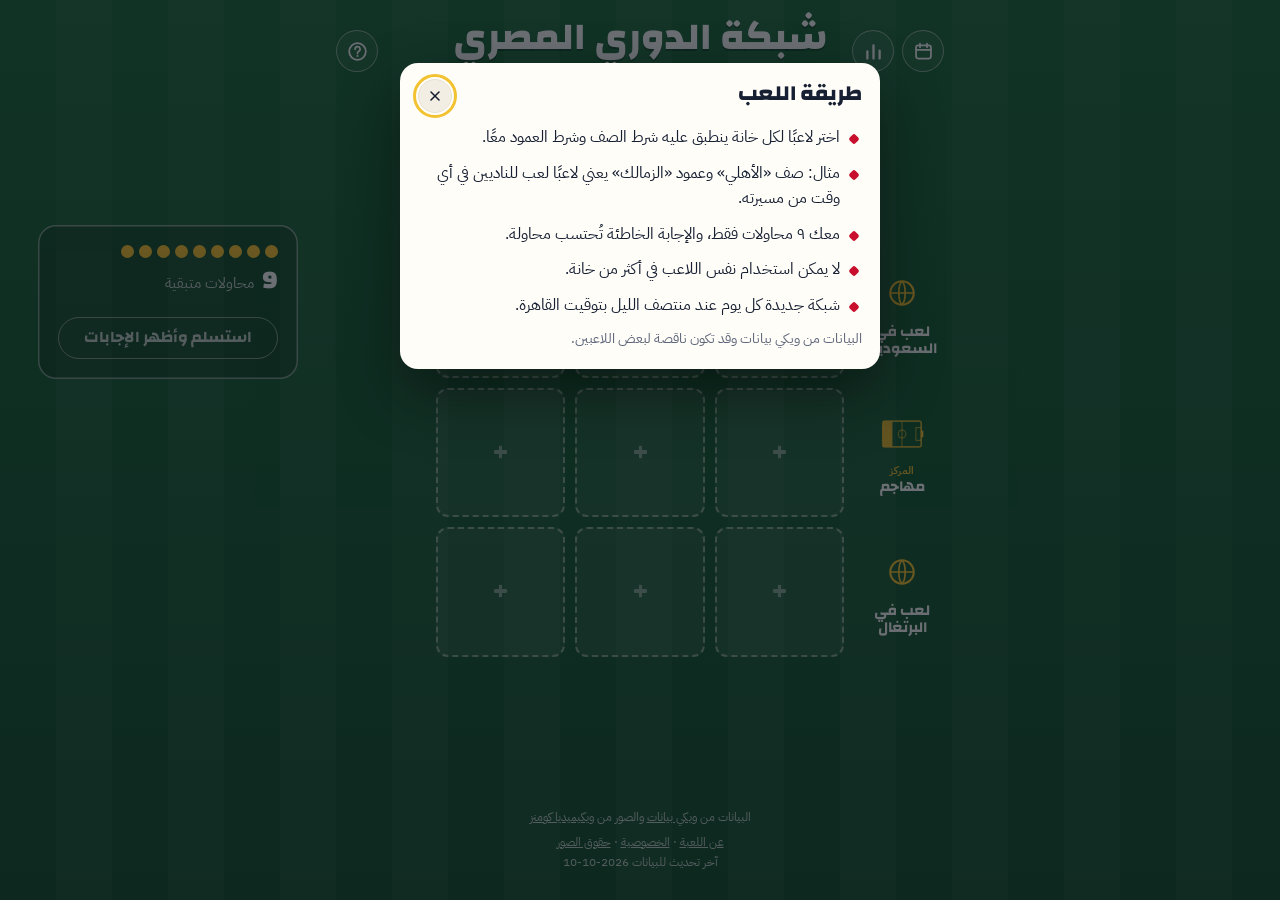
==== commit 2eb2e5f3: "Add files via upload" ====
--- a/index.html
+++ b/index.html
@@ -26,11 +26,11 @@
 <link rel="preconnect" href="https://fonts.googleapis.com">
 <link rel="preconnect" href="https://fonts.gstatic.com" crossorigin>
 <link href="https://fonts.googleapis.com/css2?family=Changa:wght@500;600;700;800&family=IBM+Plex+Sans+Arabic:wght@400;500;600;700&display=swap" rel="stylesheet">
-<link rel="stylesheet" href="style.css?v=23">
+<link rel="stylesheet" href="style.css?v=24">
 </head>
 <body>
 <div id="app"></div>
 <script>window.GAME = { lang: "ar", root: "", data: "data/", key: "egrid", league: "egypt", title: "شبكة الدوري المصري" };</script>
-<script src="app.js?v=23"></script>
+<script src="app.js?v=24"></script>
 </body>
 </html>
--- a/style.css
+++ b/style.css
@@ -818,3 +818,121 @@
 }
 
 .doc-top .brand { white-space: nowrap; }
+
+/* ---------------------------------------------------------------- «أهلاوي ولا زملكاوي؟» */
+.leagues { flex-wrap: wrap; }
+@media (max-width: 420px) { .leagues a { padding: 5px 11px 6px; font-size: .82rem; } }
+.duel {
+  flex: 1; width: 100%; max-width: 460px; margin: 0 auto;
+  padding: 16px 14px 10px; display: flex; flex-direction: column; gap: 14px;
+}
+.pitch {
+  position: relative; width: 100%; aspect-ratio: 4 / 5;
+  border-radius: 16px; overflow: hidden;
+  background:
+    repeating-linear-gradient(180deg, rgba(255, 255, 255, .05) 0 10%, transparent 10% 20%),
+    linear-gradient(180deg, #2A8A4B, #1E6B39);
+  box-shadow: 0 10px 24px rgba(0, 0, 0, .3);
+}
+.pitch-lines { position: absolute; inset: 0; }
+.pitch-lines span { position: absolute; border: 2px solid rgba(255, 255, 255, .5); }
+.pitch-lines .half { left: 3%; right: 3%; top: 50%; height: 0; border-width: 2px 0 0; }
+.pitch-lines::before { content: ""; position: absolute; left: 3%; right: 3%; top: 4%; bottom: 4%; border: 2px solid rgba(255, 255, 255, .55); border-radius: 2px; }
+.pitch-lines .circle { left: 50%; top: 50%; width: 22%; aspect-ratio: 1; border-radius: 50%; transform: translate(-50%, -50%); }
+.pitch-lines .box { left: 22%; right: 22%; height: 15%; }
+.pitch-lines .box.top { top: 4%; border-top: 0; }
+.pitch-lines .box.bottom { bottom: 4%; border-bottom: 0; }
+.pitch-lines .six { left: 37%; right: 37%; height: 5.5%; }
+.pitch-lines .six.top { top: 4%; border-top: 0; }
+.pitch-lines .six.bottom { bottom: 4%; border-bottom: 0; }
+.pitch-lines .arc { left: 50%; width: 16%; aspect-ratio: 2 / 1; transform: translateX(-50%); border-color: rgba(255, 255, 255, .5); }
+.pitch-lines .arc.top { top: 19%; border-radius: 0 0 999px 999px; border-top: 0; clip-path: inset(0 0 0 0); }
+.pitch-lines .arc.bottom { bottom: 19%; border-radius: 999px 999px 0 0; border-bottom: 0; }
+.pitch-lines .spot-c { left: 50%; top: 50%; width: 6px; height: 6px; border: 0; border-radius: 50%; background: rgba(255, 255, 255, .6); transform: translate(-50%, -50%); }
+/* the goals: a net behind each goal line */
+.pitch-lines .goal {
+  left: 40%; right: 40%; height: 4.5%; border: 2px solid rgba(255, 255, 255, .9);
+  background:
+    repeating-linear-gradient(90deg, rgba(255, 255, 255, .35) 0 1px, transparent 1px 6px),
+    repeating-linear-gradient(0deg, rgba(255, 255, 255, .35) 0 1px, transparent 1px 6px);
+}
+/* one goal, behind the goalkeeper, standing on the goal line inside the pitch */
+.pitch-lines .goal { bottom: 4%; border-bottom: 0; border-radius: 4px 4px 0 0; }
+.pitch-lines span:not(.goal):not(.spot-c) { pointer-events: none; }
+.spot {
+  position: absolute; transform: translate(50%, -50%);
+  display: flex; flex-direction: column; align-items: center; gap: 2px;
+  background: none; border: 0; padding: 0; color: #fff; width: 22%;
+}
+.spot .shirt {
+  width: 44px; height: 44px; border-radius: 50%;
+  display: grid; place-items: center;
+  background: rgba(255, 255, 255, .14); border: 2px dashed rgba(255, 255, 255, .55);
+  font-family: var(--display); font-weight: 800; font-size: 1.2rem; color: rgba(255, 255, 255, .75);
+}
+.spot.current .shirt { background: var(--accent); border: 2px solid #fff; color: var(--accent-ink); animation: pulse 1.2s ease-in-out infinite; }
+@keyframes pulse { 50% { transform: scale(1.12); } }
+.spot-ph { position: relative; width: 48px; height: 48px; border-radius: 50%; overflow: hidden; border: 3px solid #fff; background: #DDE3EA; display: grid; }
+.spot.ahly .spot-ph { border-color: #C8102E; }
+.spot.zam .spot-ph { border-color: #fff; box-shadow: 0 0 0 2px #C8102E; }
+.spot.both .spot-ph { border-color: #C8102E; box-shadow: 0 0 0 3px #fff; }
+.spot.none .spot-ph { border-color: #9AA7B8; }
+.spot .sp { width: 100%; height: 100%; object-fit: cover; object-position: center 18%; }
+.spot .sp.ini { display: grid; place-items: center; font-family: var(--display); font-weight: 800; color: #6B7686; }
+.spot .mark {
+  position: absolute; margin-top: 30px; margin-inline-start: 34px;
+  width: 20px; height: 20px; border-radius: 50%; display: grid; place-items: center;
+  font-size: .75rem; font-weight: 800; color: #fff; box-shadow: 0 1px 3px rgba(0, 0, 0, .4);
+}
+.spot.right .mark { background: #1FA35A; }
+.spot.wrong .mark { background: #D33A2C; }
+.spot-name {
+  max-width: 100%; font-family: var(--display); font-weight: 700; font-size: .7rem; line-height: 1.2;
+  background: rgba(0, 0, 0, .45); padding: 1px 6px 2px; border-radius: 6px;
+  white-space: nowrap; overflow: hidden; text-overflow: ellipsis;
+}
+.duel-card {
+  background: var(--card); color: var(--card-ink); border-radius: 16px; padding: 14px;
+  box-shadow: 0 10px 24px rgba(0, 0, 0, .25);
+}
+.who-card { display: flex; align-items: center; gap: 12px; }
+.big-ph { width: 76px; height: 76px; border-radius: 12px; object-fit: cover; object-position: center 18%; background: #DDE3EA; flex: none; }
+.big-ph.ini { display: grid; place-items: center; font-family: var(--display); font-weight: 800; font-size: 2rem; color: #9AA7B8; }
+.who-txt { display: flex; flex-direction: column; min-width: 0; }
+.who-pos { font-size: .82rem; color: var(--card-soft); font-weight: 600; }
+.who-big { font-family: var(--display); font-weight: 800; font-size: 1.35rem; line-height: 1.4; }
+.who-en { font-size: .82rem; color: var(--card-soft); }
+.choices { display: grid; grid-template-columns: repeat(4, 1fr); gap: 8px; margin-top: 12px; }
+.choice {
+  position: relative; display: grid; place-items: center; height: 72px;
+  border: 0; border-radius: 14px; padding: 6px;
+  background: #F3EEE3; box-shadow: inset 0 0 0 2px #E6E1D6, 0 3px 0 rgba(0, 0, 0, .15);
+  font-family: var(--display); font-weight: 800; font-size: .85rem; color: #172033; line-height: 1.2;
+}
+.choice:active { transform: translateY(2px); box-shadow: inset 0 0 0 2px #E6E1D6, 0 1px 0 rgba(0, 0, 0, .15); }
+.choice-crest { width: 52px; height: 52px; object-fit: contain; display: block; }
+.pair-crests { display: flex; align-items: center; justify-content: center; }
+.pair-crests .choice-crest { width: 38px; height: 38px; }
+.pair-crests .choice-crest + .choice-crest { margin-inline-start: -8px; }
+/* neither: both crests faded and crossed out */
+.choice.none .pair-crests { filter: grayscale(1); opacity: .45; }
+.choice.none::after {
+  content: ""; position: absolute; left: 18%; right: 18%; top: 50%; height: 4px; border-radius: 2px;
+  background: #D33A2C; transform: rotate(-35deg);
+}
+.choice-txt { display: none; }
+.choice.no-crest .choice-txt { display: block; }
+.choice.no-crest.none::after, .choice.no-crest .pair-crests { display: none; }
+.choice.ahly.no-crest { background: #C8102E; color: #fff; }
+.choice.zam.no-crest { background: #fff; color: #C8102E; }
+.fb { margin: 0 0 10px; font-weight: 700; font-size: .95rem; padding: 6px 10px; border-radius: 10px; }
+.fb.ok { background: #E3F4E8; color: #17663A; }
+.fb.no { background: #FBE6E3; color: #A0281D; }
+.result { text-align: center; }
+.result .big { font-family: var(--display); font-weight: 800; font-size: 2.2rem; margin: 0; }
+.result .verdict { margin: 0 0 12px; font-weight: 700; color: var(--card-soft); }
+.result .next { color: var(--card-soft); }
+.result .next b { color: var(--card-ink); }
+.today .big { font-family: var(--display); font-weight: 800; font-size: 1.8rem; margin: 4px 0 10px; }
+.report { text-align: center; margin: 10px 0 0; font-size: .85rem; }
+.report a { color: var(--card-soft); }
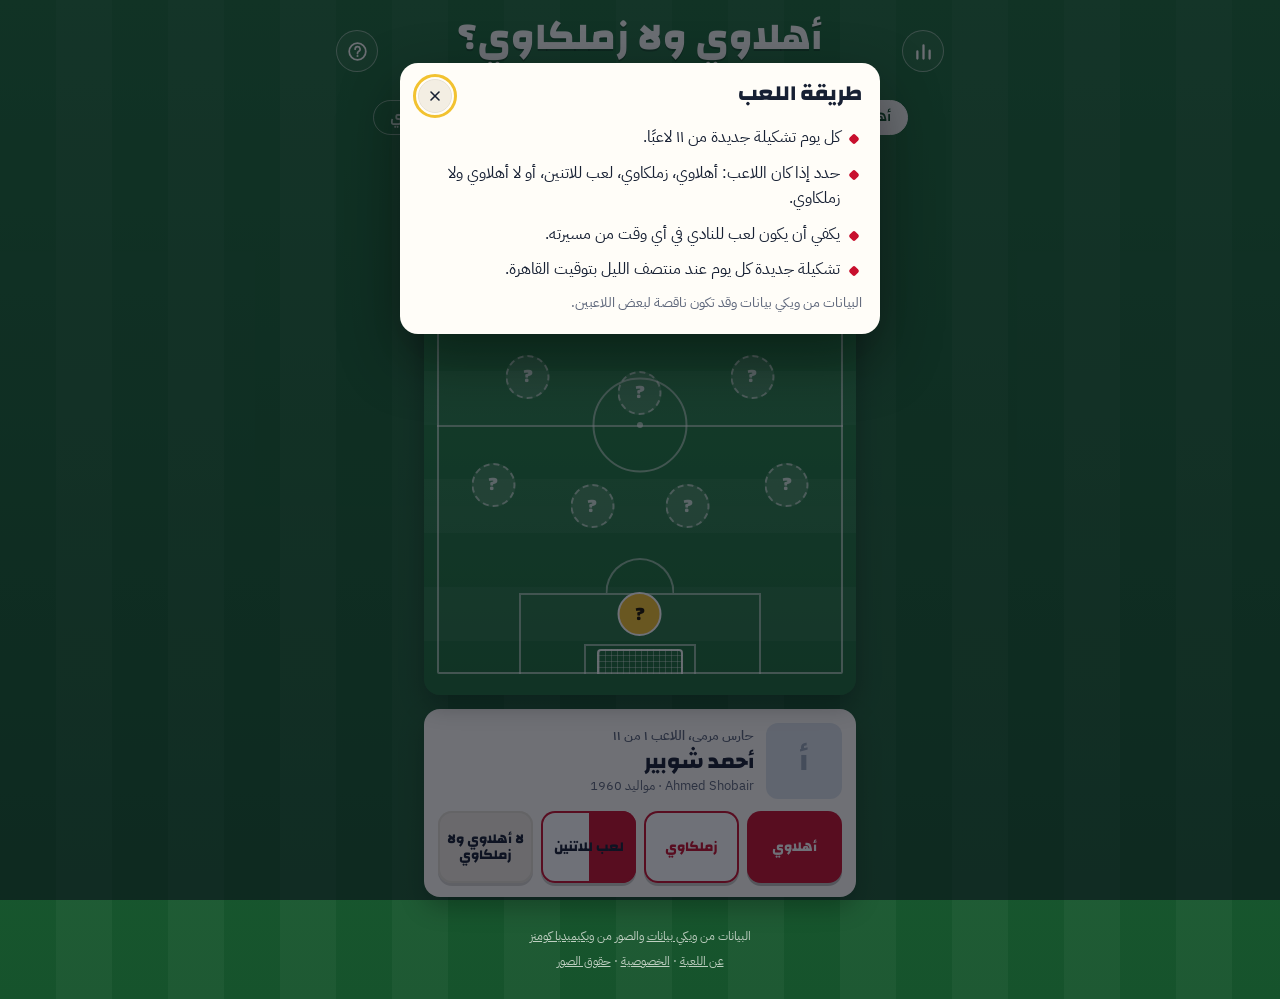
==== commit f79d0c66: "Add files via upload" ====
--- a/index.html
+++ b/index.html
@@ -6,16 +6,16 @@
 <!-- the design has its own colours: stop browsers' automatic dark mode (and the Dark Reader extension) from recolouring it -->
 <meta name="color-scheme" content="only light">
 <meta name="darkreader-lock">
-<title>شبكة الدوري المصري</title>
-<meta name="description" content="لعبة يومية: املأ الشبكة بلاعبين لعبوا في الدوري المصري">
+<title>أهلاوي ولا زملكاوي؟</title>
+<meta name="description" content="تشكيلة من ١١ لاعبًا كل يوم: لعب للأهلي ولا للزمالك ولا الاتنين ولا ولا واحد؟">
 <!-- link previews (WhatsApp, Facebook, X): change SITE address here when the domain changes -->
 <meta property="og:type" content="website">
 <meta property="og:site_name" content="شبكة الدوري">
 <meta property="og:locale" content="ar_EG">
-<meta property="og:title" content="شبكة الدوري: الدوري المصري والدوري الإنجليزي">
-<meta property="og:description" content="اختبر معلوماتك الكروية في تحد جديد كل يوم، للدوري المصري والدوري الإنجليزي.">
+<meta property="og:title" content="أهلاوي ولا زملكاوي؟">
+<meta property="og:description" content="تشكيلة من ١١ لاعبًا كل يوم: لعب للأهلي ولا للزمالك ولا الاتنين ولا ولا واحد؟">
 <meta property="og:url" content="https://islam-salem.github.io/dawri-grid/">
-<meta property="og:image" content="https://islam-salem.github.io/dawri-grid/icons/og-site.png">
+<meta property="og:image" content="https://islam-salem.github.io/dawri-grid/icons/og-duel.png">
 <meta property="og:image:width" content="1200">
 <meta property="og:image:height" content="630">
 <meta name="twitter:card" content="summary_large_image">
@@ -26,11 +26,11 @@
 <link rel="preconnect" href="https://fonts.googleapis.com">
 <link rel="preconnect" href="https://fonts.gstatic.com" crossorigin>
 <link href="https://fonts.googleapis.com/css2?family=Changa:wght@500;600;700;800&family=IBM+Plex+Sans+Arabic:wght@400;500;600;700&display=swap" rel="stylesheet">
-<link rel="stylesheet" href="style.css?v=24">
+<link rel="stylesheet" href="style.css?v=30">
 </head>
-<body>
+<body data-league="duel">
 <div id="app"></div>
-<script>window.GAME = { lang: "ar", root: "", data: "data/", key: "egrid", league: "egypt", title: "شبكة الدوري المصري" };</script>
-<script src="app.js?v=24"></script>
+<script>window.DUEL = { root: "", data: "data/", key: "duel", title: "أهلاوي ولا زملكاوي؟" };</script>
+<script src="duel.js?v=30"></script>
 </body>
 </html>
--- a/style.css
+++ b/style.css
@@ -700,7 +700,7 @@
   .mast-actions { gap: 6px; }
   .edition { font-size: .78rem; }
   /* one line on every page, so the league buttons sit at the same height */
-  .title h1 { font-size: min(1.32rem, 4.9vw); white-space: nowrap; overflow: hidden; text-overflow: ellipsis; }
+  .title h1 { font-size: min(1.32rem, 4.2vw); white-space: nowrap; overflow: hidden; text-overflow: ellipsis; }
   .board { padding: 12px 14px 8px; gap: 14px; }
   .slot, .sticker { aspect-ratio: 1 / 1; }
   .sticker-photo .ph.ini { font-size: 2rem; }
@@ -821,7 +821,8 @@
 
 /* ---------------------------------------------------------------- «أهلاوي ولا زملكاوي؟» */
 .leagues { flex-wrap: wrap; }
-@media (max-width: 420px) { .leagues a { padding: 5px 11px 6px; font-size: .82rem; } }
+@media (max-width: 420px) { .leagues { gap: 4px; } .leagues a { padding: 5px 9px 6px; font-size: .78rem; white-space: nowrap; } }
+@media (max-width: 370px) { .leagues a { padding: 5px 7px 6px; font-size: .72rem; } }
 .duel {
   flex: 1; width: 100%; max-width: 460px; margin: 0 auto;
   padding: 16px 14px 10px; display: flex; flex-direction: column; gap: 14px;
@@ -936,3 +937,31 @@
 .today .big { font-family: var(--display); font-weight: 800; font-size: 1.8rem; margin: 4px 0 10px; }
 .report { text-align: center; margin: 10px 0 0; font-size: .85rem; }
 .report a { color: var(--card-soft); }
+/* button colours: Ahly red, Zamalek white, both half and half (red on the right, where Arabic starts) */
+.choice.ahly { background: #C8102E; box-shadow: 0 3px 0 rgba(0, 0, 0, .25); }
+.choice.zam { background: #fff; box-shadow: inset 0 0 0 2px #C8102E, 0 3px 0 rgba(0, 0, 0, .2); }
+.choice.both { background: linear-gradient(270deg, #C8102E 50%, #fff 50%); box-shadow: inset 0 0 0 2px #C8102E, 0 3px 0 rgba(0, 0, 0, .2); }
+.choice.ahly:active, .choice.zam:active, .choice.both:active { transform: translateY(2px); }
+/* both: each crest centred on its own half (Ahly on the red half, Zamalek on the white) */
+.choice.both .pair-crests { position: absolute; inset: 0; display: grid; grid-template-columns: 1fr 1fr; place-items: center; direction: rtl; }
+.choice.both .pair-crests .choice-crest { width: 34px; height: 34px; margin: 0; }
+/* neither: the two crests apart, one per half, faded and crossed out */
+.choice.none .pair-crests { position: absolute; inset: 0; display: grid; grid-template-columns: 1fr 1fr; place-items: center; direction: rtl; }
+.choice.none .pair-crests .choice-crest { width: 34px; height: 34px; margin: 0; }
+@media (max-width: 640px) {
+  .doc-top { flex-wrap: wrap; justify-content: center; }
+  .doc-top .brand { width: 100%; text-align: center; }
+  .doc-top nav { justify-content: center; gap: 6px; }
+  .doc-top nav a { padding: 5px 10px; font-size: .8rem; white-space: nowrap; }
+}
+@media (max-width: 340px) { .title h1 { font-size: 3.9vw; } }
+
+/* phones: the main game («أهلاوي ولا زملكاوي؟») alone on the top row, the two grids side by side under it */
+@media (max-width: 560px) {
+  .leagues, .doc-top nav { flex-wrap: wrap; }
+  .leagues::before, .doc-top nav::before { content: ""; flex-basis: 100%; order: 1; height: 0; }
+  .leagues a, .doc-top nav a { order: 2; }
+  .leagues a[data-id="duel"], .doc-top nav a[data-id="duel"] { order: 0; }
+  .leagues { row-gap: 6px; }
+}
+@media (max-width: 340px) { .doc-top nav { gap: 4px; } .doc-top nav a { padding: 5px 7px; font-size: .72rem; } }
